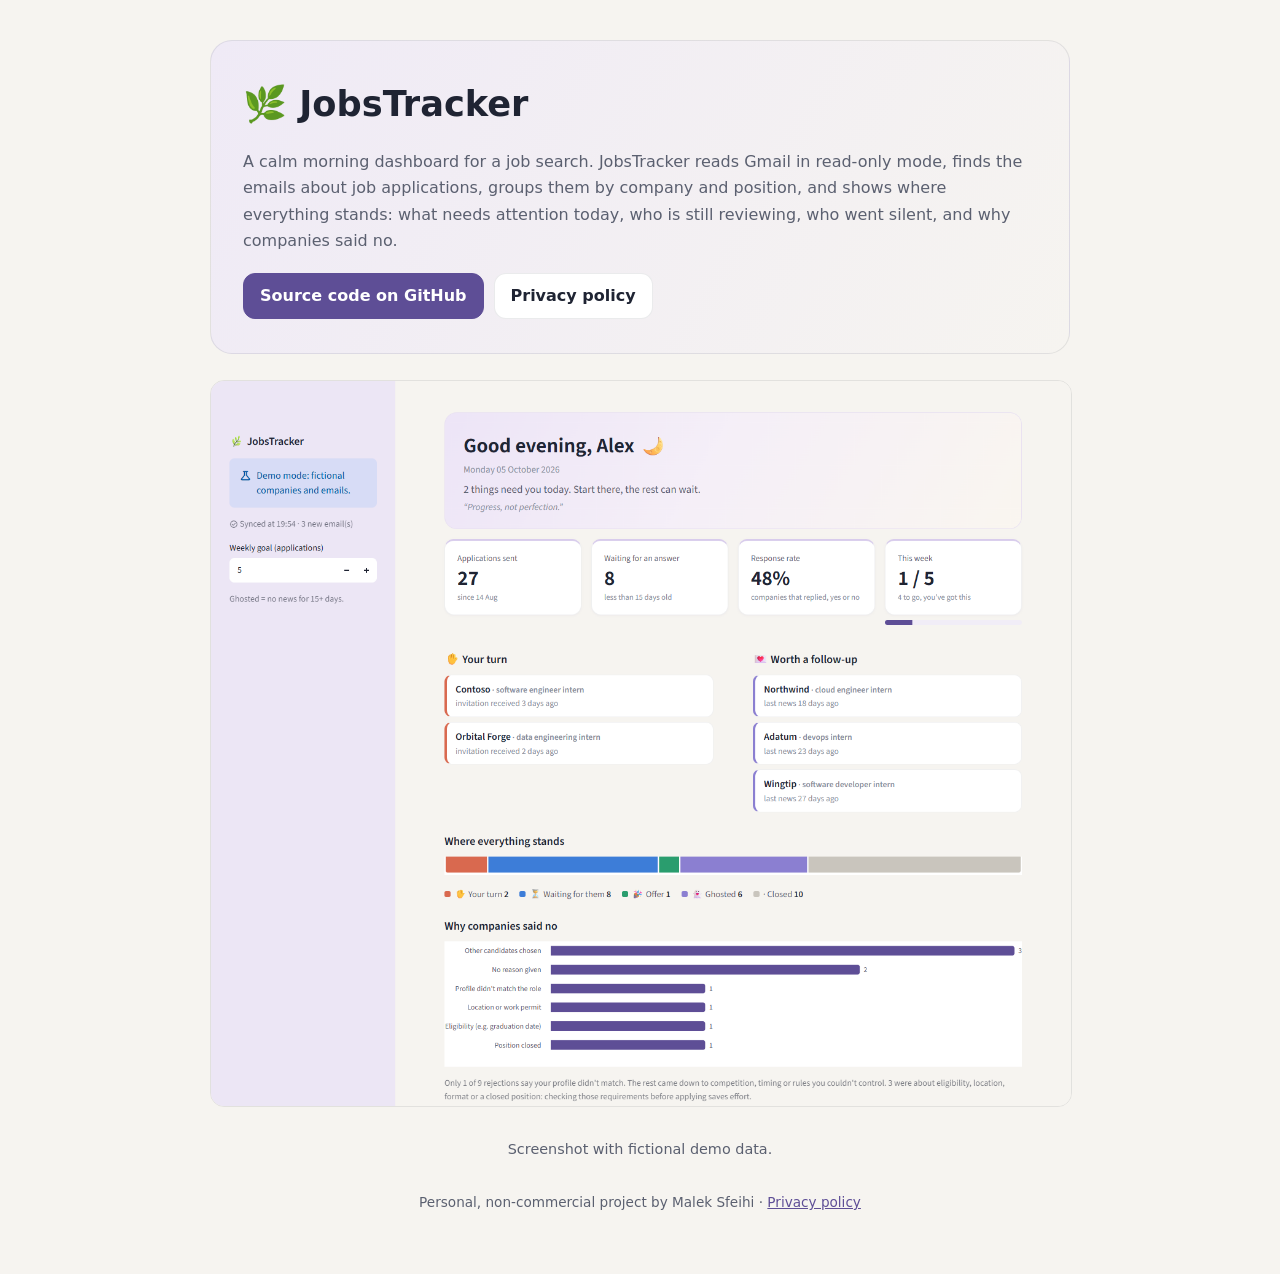
==== docs/index.html @ cc4935f9 "Add JobsTracker home and privacy pages" ====
<!doctype html>
<html lang="en">
<head>
  <meta charset="utf-8">
  <meta name="viewport" content="width=device-width, initial-scale=1">
  <title>JobsTracker</title>
  <meta name="description" content="JobsTracker: a calm morning dashboard for a job search, built from Gmail (read-only).">
  <link rel="icon" href="data:image/svg+xml,<svg xmlns='http://www.w3.org/2000/svg' viewBox='0 0 100 100'><text y='.9em' font-size='90'>🌿</text></svg>">
  <style>
    :root { --paper: #F6F4F0; --surface: #FFFFFF; --tint: #EFEAF6; --ink: #1F2433; --ink-2: #5B6070; --accent: #5E4E96; --line: rgba(31,36,51,.09); color-scheme: light; }
    @media (prefers-color-scheme: dark) {
      :root { --paper: #17161C; --surface: #201F27; --tint: #2A2635; --ink: #F2F0F7; --ink-2: #C4C0D0; --accent: #B7A9F0; --line: rgba(255,255,255,.09); color-scheme: dark; }
    }
    body { margin: 0; background: var(--paper); color: var(--ink); font: 16px/1.65 system-ui, -apple-system, "Segoe UI", Roboto, sans-serif; }
    main { max-width: 860px; margin: 0 auto; padding: 40px 20px 60px; }
    .hero { background: linear-gradient(120deg, var(--tint), var(--paper)); border: 1px solid var(--line); border-radius: 22px; padding: 34px 32px; }
    h1 { margin: 0 0 6px; font-size: 2.2rem; }
    p { color: var(--ink-2); }
    img { width: 100%; height: auto; border-radius: 14px; border: 1px solid var(--line); margin: 26px 0 8px; }
    .links { display: flex; flex-wrap: wrap; gap: 10px; margin-top: 18px; }
    .links a { padding: 9px 16px; border-radius: 12px; border: 1px solid var(--line); background: var(--surface); color: var(--ink); text-decoration: none; font-weight: 550; }
    .links a.primary { background: var(--accent); border-color: var(--accent); color: #fff; }
    @media (prefers-color-scheme: dark) { .links a.primary { color: #17161C; } }
    footer { color: var(--ink-2); font-size: .85rem; margin-top: 30px; text-align: center; }
    footer a { color: var(--accent); }
  </style>
</head>
<body>
  <main>
    <section class="hero">
      <h1>🌿 JobsTracker</h1>
      <p>
        A calm morning dashboard for a job search. JobsTracker reads Gmail in read-only mode,
        finds the emails about job applications, groups them by company and position, and shows
        where everything stands: what needs attention today, who is still reviewing, who went
        silent, and why companies said no.
      </p>
      <div class="links">
        <a class="primary" href="https://github.com/malek-sfeihi/JobsTracker">Source code on GitHub</a>
        <a href="privacy.html">Privacy policy</a>
      </div>
    </section>
    <img src="dashboard.png" alt="JobsTracker dashboard with fictional demo data">
    <p style="text-align: center; font-size: .9rem;">Screenshot with fictional demo data.</p>
    <footer>Personal, non-commercial project by Malek Sfeihi · <a href="privacy.html">Privacy policy</a></footer>
  </main>
</body>
</html>
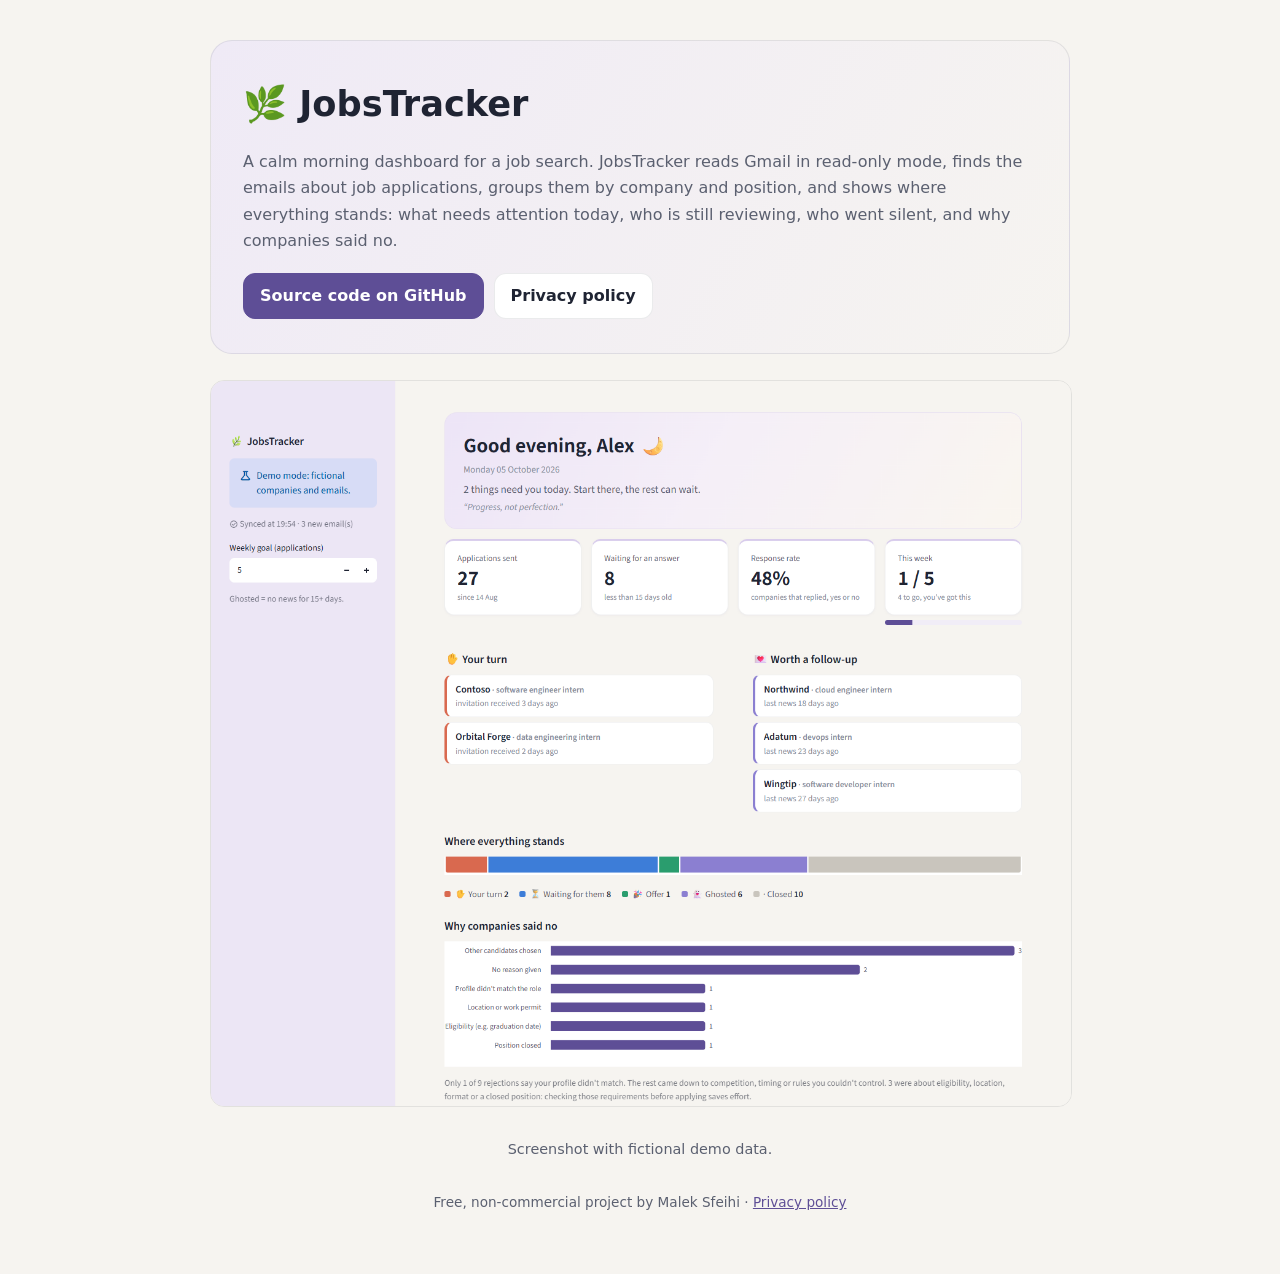
==== commit ab8f01a1: "Online dashboard with Google sign-in" ====
--- a/docs/index.html
+++ b/docs/index.html
@@ -42,7 +42,7 @@
     </section>
     <img src="dashboard.png" alt="JobsTracker dashboard with fictional demo data">
     <p style="text-align: center; font-size: .9rem;">Screenshot with fictional demo data.</p>
-    <footer>Personal, non-commercial project by Malek Sfeihi · <a href="privacy.html">Privacy policy</a></footer>
+    <footer>Free, non-commercial project by Malek Sfeihi · <a href="privacy.html">Privacy policy</a></footer>
   </main>
 </body>
 </html>
